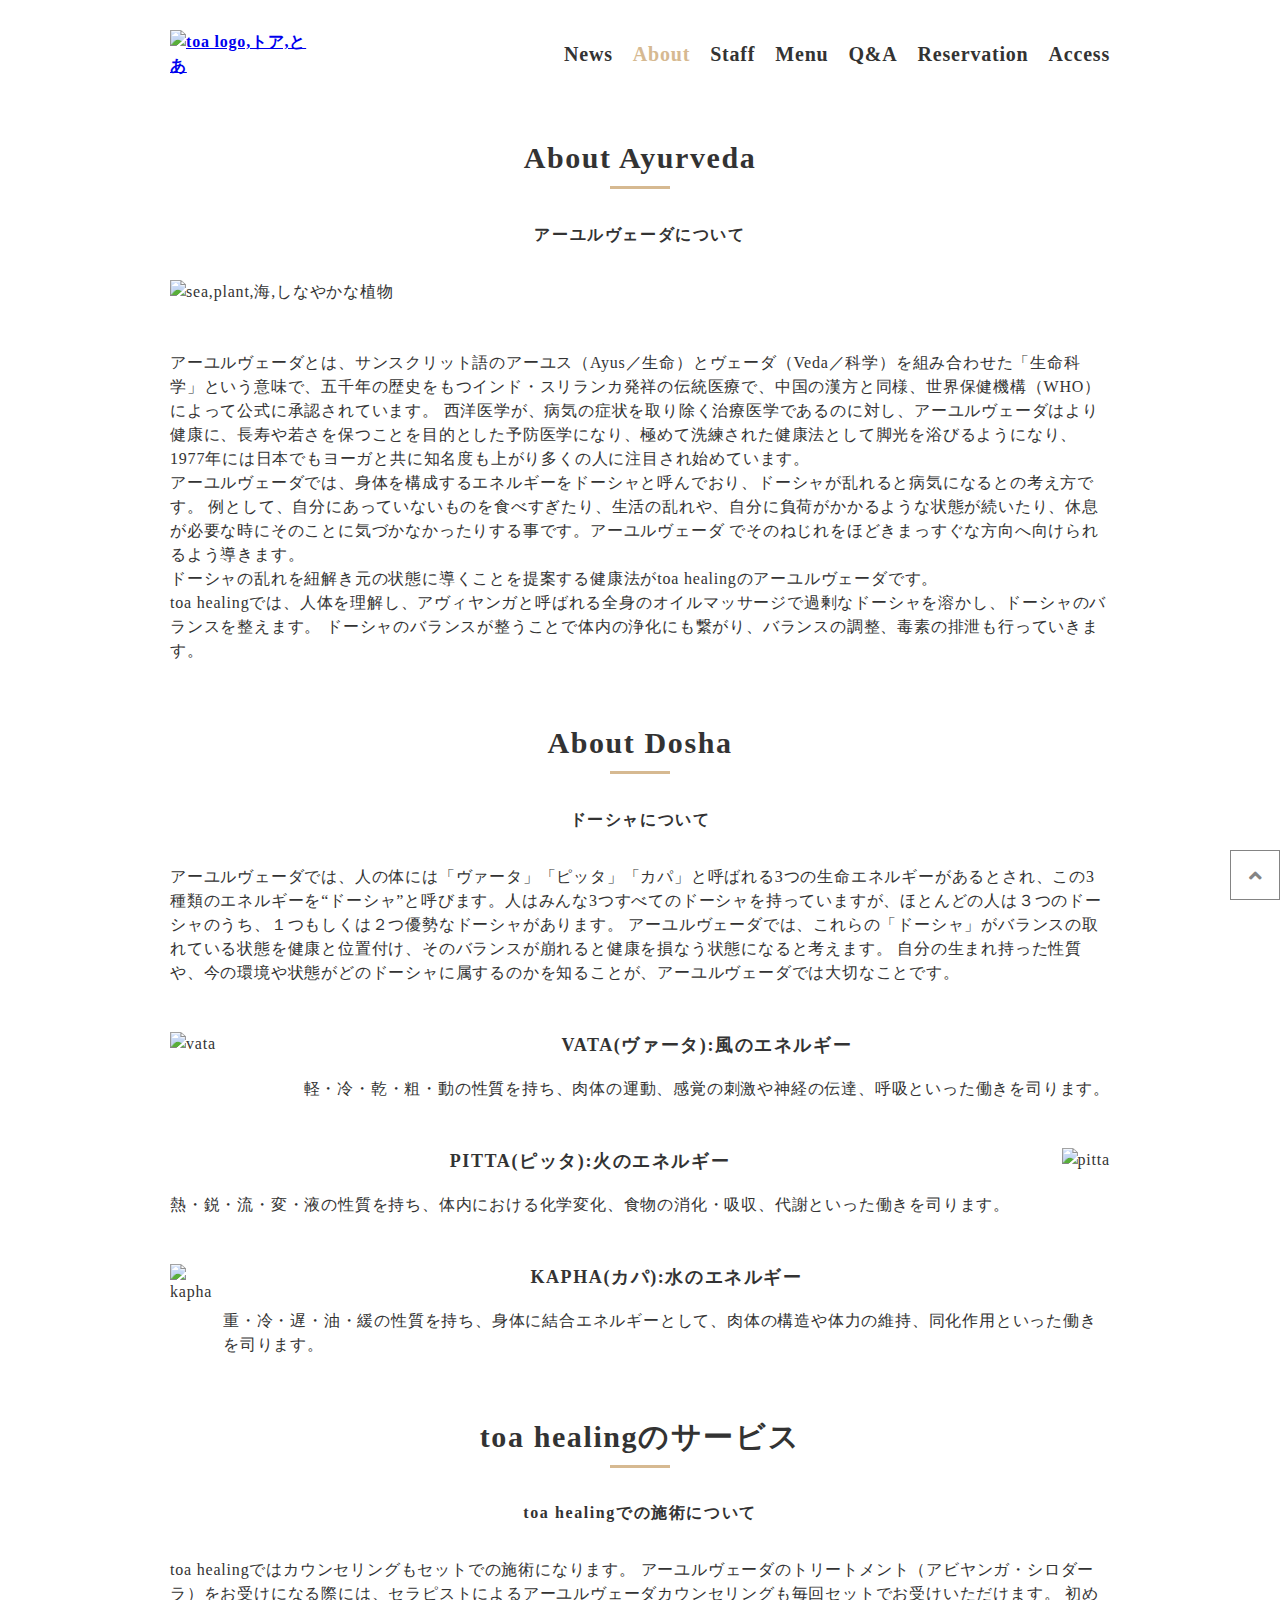
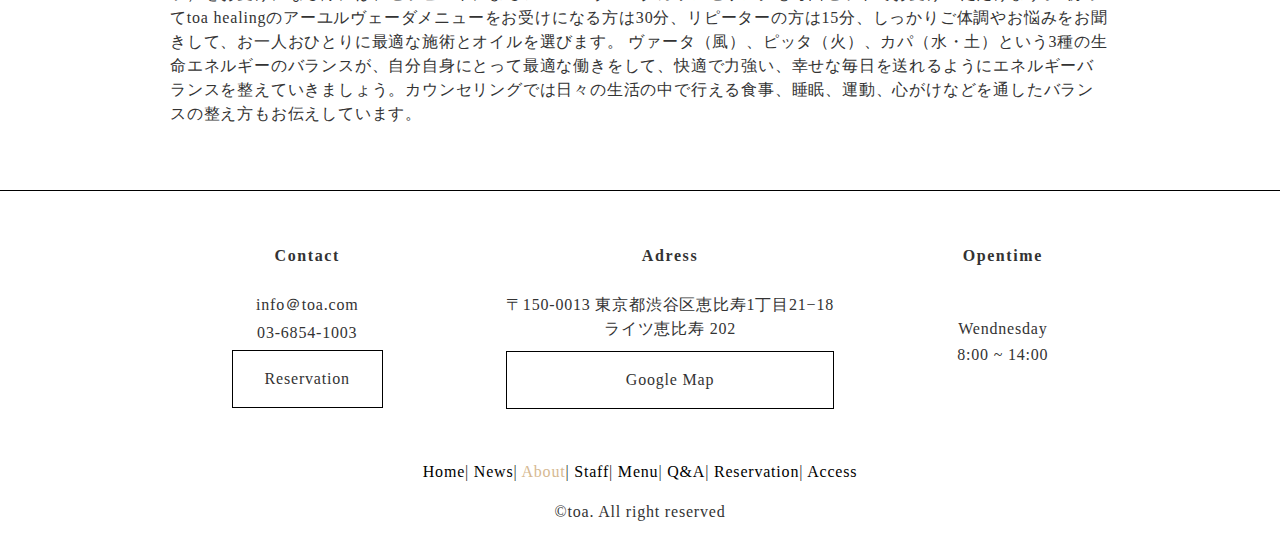
==== about/index.html @ fea370fe "Add files via upload" ====
<!DOCTYPE html>
<html lang="ja" dir="ltr">
<head>
    <meta charset="UTF-8">
    <meta name="description" content="恵比寿のアーユルヴェーダサロン『toa』です。">
    <meta name="viewport" content="width=device-width, initial-scale=1.0">
    <title>toa :: About</title>
    <link rel="icon" href="../favicon.ico">
    <link rel="stylesheet" href="../css/reset.css">
    <link rel="stylesheet" href="../css/common.css">
    <link rel="stylesheet" href="../css/top.css">
    <link rel="stylesheet" href="../css/about.css">
    <!-- Font Awesome 5 Free -->
    <link rel="stylesheet" href="https://use.fontawesome.com/releases/v5.6.4/css/all.css">

    <script src="../js/common.js"></script>
      
    
</head>
<body id="about">
    <div id="wrapper">
        <header>

            <div class="inner">
                <div class="headerLogo">
                    <h1 class="logo">
                        <a href="../index.html">
                            <!--img class="pc" src="images/logo.png" alt="toa logo,トア,とあ"-->
                            <img class="sp" src="../images/logo.png" alt="toa logo,トア,とあ">
                        </a>
                    </h1>
                </div>
            
                <div class="hamburger-menu">
                    <input type="checkbox" id="menu-btn-check" value="">
                    <label for="menu-btn-check" class="menu-btn open"><span>Menu</span></label>

                    <div class="menu-content">    
                        <nav>
                            <ul class="inner nav">
                                <li class="home spon"><a href="../index.html">Home</a></li>
                                <li class="news"><a href="../news/index.html">News</a></li>
                                <li class="about"><a href="../about/index.html">About</a></li>
                                <li class="staff"><a href="../staff/index.html">Staff</a></li>
                                <li class="menu"><a href="../menu/index.html">Menu</a></li>
                                <li class="qanda"><a href="../qanda/index.html">Q&amp;A</a></li>
                                <li class="reservation"><a href="../reservation/index.html">Reservation</a></li>
                                <li class="access"><a href="../access/index.html">Access</a></li>
                            </ul>
                        </nav>
                    </div>
                </div>
            </div><!-- .inner -->

        </header>


    <hr>
        
        <main>
            <div class="inner">
                <div class="ayurveda">
                    <h2>About Ayurveda</h2>
                     <h3 class="subTitle">アーユルヴェーダについて</h3>

                        <p><img src="../images/about.jpg" alt="sea,plant,海,しなやかな植物"></p>

                        <div class="ayurMessage">
                            <p>アーユルヴェーダとは、サンスクリット語のアーユス（Ayus／生命）とヴェーダ（Veda／科学）を組み合わせた「生命科学」という意味で、五千年の歴史をもつインド・スリランカ発祥の伝統医療で、中国の漢方と同様、世界保健機構（WHO）によって公式に承認されています。
                            西洋医学が、病気の症状を取り除く治療医学であるのに対し、アーユルヴェーダはより健康に、長寿や若さを保つことを目的とした予防医学になり、極めて洗練された健康法として脚光を浴びるようになり、1977年には日本でもヨーガと共に知名度も上がり多くの人に注目され始めています。
                            </p>

                            <p>
                            アーユルヴェーダでは、身体を構成するエネルギーをドーシャと呼んでおり、ドーシャが乱れると病気になるとの考え方です。
                            例として、自分にあっていないものを食べすぎたり、生活の乱れや、自分に負荷がかかるような状態が続いたり、休息が必要な時にそのことに気づかなかったりする事です。アーユルヴェーダ でそのねじれをほどきまっすぐな方向へ向けられるよう導きます。
                            </p>

                            <p>
                            ドーシャの乱れを紐解き元の状態に導くことを提案する健康法がtoa healingのアーユルヴェーダです。
                            </p>

                            <p>
                            toa healingでは、人体を理解し、アヴィヤンガと呼ばれる全身のオイルマッサージで過剰なドーシャを溶かし、ドーシャのバランスを整えます。
                            ドーシャのバランスが整うことで体内の浄化にも繋がり、バランスの調整、毒素の排泄も行っていきます。
                            </p>
                        </div>

                </div> 

                        <div class="dosha">
                            <h2> About Dosha</h2>
                            <h3 class="subTitle">ドーシャについて</h3>
                            <p>
                            アーユルヴェーダでは、人の体には「ヴァータ」「ピッタ」「カパ」と呼ばれる3つの生命エネルギーがあるとされ、この3種類のエネルギーを“ドーシャ”と呼びます。人はみんな3つすべてのドーシャを持っていますが、ほとんどの人は３つのドーシャのうち、１つもしくは２つ優勢なドーシャがあります。
                            アーユルヴェーダでは、これらの「ドーシャ」がバランスの取れている状態を健康と位置付け、そのバランスが崩れると健康を損なう状態になると考えます。 自分の生まれ持った性質や、今の環境や状態がどのドーシャに属するのかを知ることが、アーユルヴェーダでは大切なことです。
                            </p>   
                        </div>

                        <div class="section">
                            <div class="doshaImg">
                                <p><img src="../images/vata.png" alt="vata"></p>
                            </div>
                            <div class="doshaMessage">
                                <h3>VATA(ヴァータ):風のエネルギー</h3>
                                <p>軽・冷・乾・粗・動の性質を持ち、肉体の運動、感覚の刺激や神経の伝達、呼吸といった働きを司ります。</p>
                            </div>
                        </div>
                        
                        <div class="section  pitta">
                            <div class="doshaMessage">
                                <h3>PITTA(ピッタ):火のエネルギー</h3>
                                <p>熱・鋭・流・変・液の性質を持ち、体内における化学変化、食物の消化・吸収、代謝といった働きを司ります。</p>
                            </div>
                            <div class="doshaImg">
                                <p><img src="../images/pitta.png" alt="pitta"></p>
                            </div>
                        </div>

                        <div class="section">
                            <div class="doshaImg">
                                <p><img src="../images/kapha.png" alt="kapha"></p>
                            </div>
                            <div class="doshaMessage">
                                <h3>KAPHA(カパ):水のエネルギー</h3>
                                <p>重・冷・遅・油・緩の性質を持ち、身体に結合エネルギーとして、肉体の構造や体力の維持、同化作用といった働きを司ります。</p>
                            </div>
                        </div>


                    <div class="counseling">
                        <h2>toa healingのサービス</h2>
                        <h3 class="subTitle">toa healingでの施術について</h3>
                        <p>toa healingではカウンセリングもセットでの施術になります。
                        アーユルヴェーダのトリートメント（アビヤンガ・シロダーラ）をお受けになる際には、セラピストによるアーユルヴェーダカウンセリングも毎回セットでお受けいただけます。
                        初めてtoa healingのアーユルヴェーダメニューをお受けになる方は30分、リピーターの方は15分、しっかりご体調やお悩みをお聞きして、お一人おひとりに最適な施術とオイルを選びます。
                        ヴァータ（風）、ピッタ（火）、カパ（水・土）という3種の生命エネルギーのバランスが、自分自身にとって最適な働きをして、快適で力強い、幸せな毎日を送れるようにエネルギーバランスを整えていきましょう。カウンセリングでは日々の生活の中で行える食事、睡眠、運動、心がけなどを通したバランスの整え方もお伝えしています。
                        </p>
                    </div>
                    

            </div>
        </main>
        

    <hr>

        <footer>
            <div class="inner">
                <div class="footerFlex">
                    <div class="footerBlock">
                        <h3>Contact</h3>
                            <p>info＠toa.com</p>
                            <p>03-6854-1003</p>
                        <div class="footerBtn">
                            <a class="button" href="">Reservation</a>
                        </div>
                    </div>

                    <div class="footerBlock">
                        <h3>Adress</h3>
                        <p>〒150-0013 東京都渋谷区恵比寿1丁目21−18<br>
                            ライツ恵比寿 202</p>
                        <div class="footerBtn">
                            <a class="button" href="https://goo.gl/maps/tZedSvSkRm727j8m9">Google Map</a>
                        </div>
                    </div>

                    <div class="footerBlock">
                        <h3>Opentime</h3>
            　　         <p>Wendnesday</p>
                        <p>8:00 ~ 14:00</p>
                    </div>
                </div><!-- .footerFlex-->

                <div class="footerBottom">
                    <div class="footerNav">
                        <ul>
                            <li class="home"><a href="../index.html">Home</a></li>
                            <li class="news"><a href="../news/index.html">News</a></li>
                            <li class="about"><a href="../about/index.html">About</a></li>
                            <li class="staff"><a href="../staff/index.html">Staff</a></li>
                            <li class="menu"><a href="../menu/index.html">Menu</a></li>
                            <li class="qanda"><a href="../qanda/index.html">Q&amp;A</a></li>
                            <li class="reservation"><a href="../reservation/index.html">Reservation</a></li>
                            <li class="access"><a href="../access/index.html">Access</a></li>
                        </ul>
                    </div>
                
                    <p><small>&copy;toa. All right reserved</small></p>
                </div>
            </div><!-- .inner-->
        </footer>
    </div>
<!--お試しjs-->
<!-- <link rel="stylesheet" type="text/css" href="https://cdn.jsdelivr.net/npm/slick-carousel@1.8.1/slick/slick.css">
<script src="https://cdn.jsdelivr.net/npm/slick-carousel@1.8.1/slick/slick.min.js"></script> -->
<!---->

<script src="https://ajax.googleapis.com/ajax/libs/jquery/3.3.1/jquery.min.js"></script>
<script src="../js/common.js"></script>
<div id="page_top"><a href="#wrapper"><span>TOP</span></a></div>
</body>
</html>
---- css/common.css ----
@charset "utf-8";

* {
    box-sizing: border-box;
}

html{
	overflow-y: scroll;
    display: block;
}

img {
    max-width: 100%;
    height: auto;
    vertical-align: bottom;
}

body {
    letter-spacing: 0.05em;
    font-feature-settings: "palt" 1;
    line-height: 1.5;
    font-family: GalliardStd-Roman,Georgia,"Bookman",Georgia,"Times New Roman","ヒラギノ明朝 Pro W3","hiragino mincho pro","HG明朝E","ＭＳ Ｐ明朝","ＭＳ 明朝",serif
    "游ゴシック", YuGothic, "ヒラギノ角ゴ Pro", "Hiragino Kaku Gothic Pro", "メイリオ", Meiryo, sans-serif;
    /*font-weight: 500;*/
    font-size: 16px;
    /*margin: 0 auto;*/
    color: #333333;  
    background: url(../images/line_3.png) repeat-y center;
}

.inner:not(.nav) {
    max-width: 1000px;
    min-width: 320px;
    padding: 0 30px;
    margin: 10px auto;
    justify-content: space-between;
}

h2,h3 {
    letter-spacing: 1.6px;
}

h2 {
    font-size: 1.875rem;
    text-align: center;
    margin: 5% 0 3.5%;
    position: relative;
    padding: 10px;
    text-align: center;
}
h2:not(.covidH2):before {
    position: absolute;
    bottom: 1px;
    left: calc(50% - 30px);
    width: 60px;
    height: 3px;
    content: '';
    background: #d6b991;
  }

/*ヘッダー　---------------------------------*/


header {
    padding: 20px 0 0 0px;
    background-color: #fff;
    width: 100%;

}
header .inner {
    display: flex;
    align-items: center;
}
.logo {
    width: 140px;
    margin: 0 auto;
}
img {
    max-width: 100%;
    height: auto;
}
.menu-content {
    display: flex;
    font-size: 1.25rem;
    /* width: auto; */
    /* justify-content: space-between; */
    z-index: 30;
    font-weight: bold;
}

/* pcナビゲーション ---------------------------*/
.menu-content ul {
    display: flex;
    font-size: 1.25rem;
}

.menu-content ul li:not(.home){
    margin-left: 1em;
    display: block;
}


.spon {
    display: none;
    margin-left: 1em;

}

.menu-content ul li a {
    position: relative;
    display: block;
    text-decoration: none;
    color: #333333;
}

.menu-content ul li a::after {
    position: absolute;
    bottom: -4px;
    left: 0;
    content: '';
    width: 100%;
    height: 1px;
    background: #d6b991;
    transform: scale(0, 1);
    transform-origin: center top;
    transition: transform .3s;
}

.menu-content ul li a:hover::after {
    transform: scale(1, 1);
}

.nav-toggle:checked ~ .menu-content nav ul {
    display: none;
}

#menu-btn-check {
    display: none;
}
.hamburger-menu .menu-btn span {
    display: none;
} 

.hamburger-menu [inputtype="checkbox"] {
    position: fixed;
}


/*フッター　-----------------------------*/
footer {
    margin-top: 5%;
    border-top:solid 1px #000;
}

footer .inner {
    text-align: center;
}

.footerFlex {
    display: flex;
    justify-content: space-around;
    padding: 3.5% 0;
    
}

.footerNav ul li a {
    color: #000;
    text-decoration: none;
}

.footerNav ul li a:hover{
    text-decoration: underline #d6b991 3px;
}


.footerFlex h3 {
    margin: 9.5px 0 25px;
}

.footerBlock {
    margin: 0 auto;
}

.footerBlock p {
    margin-bottom: 3%;
}

.footerBlock .footerBtn {
    background: #fff;
    border: 1px solid #000;
    /* padding: 10px 20px; */
}

.footerBlock .footerBtn:hover {
    background: #d8bfd8;
    border: 1px solid #d8bfd8;
    color: #fff;
}

.footerBlock .footerBtn .button {
    text-decoration: none;
    color: #333333;
    display: block;
    padding: 1em 2em;
}

.footerBlock .footerBtn .button:hover {
    color: #fff;
}

.footerNav ul{
    display: inline-flex;
    text-align: center;
    margin-bottom: 1em;
}

/* .footerNav ul li {
    margin-left: 1em;
} */

.footerNav ul li+li::before {
    content: ' | ';
}

.footerNav a {
    text-decoration: none;
}


.footerBottom {
    padding: 2% 0;
}

/*totopボタン ----------------------------*/
#page_top {
    width: 50px;
    height: 50px;
    position: fixed;
    right: 0;
    bottom: 0;
    background: #fff;
    opacity: 0.6;
    border: 1px solid #333333;
    scroll-behavior: smooth;
}
#page_top a {
    position: relative;
    display: block;
    width: 50px;
    height: 50px;
    text-decoration: none;
}
#page_top a::before {
    font-family: 'Font Awesome 5 Free';
    font-weight: 900;
    content: '\f106';
    font-size: 20px;
    color: #333333;
    position: absolute;
    width: 25px;
    height: 25px;
    top: -5px;
    bottom: 0;
    right: 0;
    left: 0;
    margin: auto;
    text-align: center;
}

#page_top a span {
    display: none;
}
  

/* カレント設定 header -----------------------*/
#home nav .home a,
#news nav .news a,
#about nav .about a,
#staff nav .staff a,
#menu nav .menu a,
#qanda nav .qanda a,
#reservation nav .reservation a,
#access nav .access a {
    color: #d6b991;
    pointer-events: none;
}

#home footer .home a,
#news footer .news a,
#about footer .about a,
#staff footer .staff a,
#menu footer .menu a,
#qanda footer .qanda a,
#reservation footer .reservation a,
#access footer .access a { 
    color: #d6b991;
    pointer-events: none;

}


@media screen and (max-width: 767px) {
    /*ハンバーガーメニュー --------------------------*/

        body {
            font-size: 14px;
        }

        h2 {
            font-size: 1.5rem;
        }

        h2:not(.covidH2):before {
            height: 3px;
          }

        #menu-btn-check,
        .menu-btn {
            display: block;
        }
    
        .hamburger-menu .menu-btn span {
            display: initial;
        }
    
        .menu-btn { /*ボタンスタイル*/
            position: fixed;
            top: 28px;
            right: 30px;
            height: 50px;
            width: 30px;
            z-index: 2;
            /* opacity: 0; */
            position: absolute;
            top: -50px;
            right: 20px;
        }
    
        .menu-btn:before, 
        .menu-btn:after { /*ハンバーガーの線 */
            content: "";
            width: 43px;
            height: 4px;
            background: #333333;
            display: block;
            position: absolute;
        }
    
        .menu-btn:after{/* 上の線 */
            top: -5px;
            transition: all .3s;
        }
    
        .menu-btn:before {/* 下の線 */
            top: 20px;
            transition: all .2s;
        }
    
        .menu-btn span {
            padding-top: 27px;
            transition: all .3s;
            color: #333333;
        }
    
        .menu-btn span:before {/* 真ん中の線 */
            content: "";
            width: 43px;
            height: 4px;
            background: #333333;
            display: block;
            position: absolute;
            top: 7px;
            transition: all .3s;
            
        }
    
        #menu-btn-check {
            display: none;
        }

        .hamburger-menu {
            position: relative;
            top: 16px;
            z-index: 3;
        } 
    
        .menu-content {
            display: flex;
            flex-direction: column-reverse;
            justify-content: flex-end;
            width: 70%;
            height: 100%;
            position: fixed;
            top: 0;
            left: 100%;
            z-index: 1;
            background-color: #e9f3f4;
            transition: all 0.5s;/*アニメーション設定*/
        }
    
        .menu-btn span {
            position: absolute;
            top: 0;
        } 
    
        /* ハンバーガー クリックされた時のアクション */
        #menu-btn-check:checked ~ .menu-content {
            left: 30%;
            padding-top: 84.53px;
        }
    
        #menu-btn-check ~ .menu-content {
            padding-top: 84.53px;
        }
    
        .active span {
            opacity: 0;
        }
    
        .active .menu-btn:after {/* 上の線 */
            transform: translateY(4px) translateX(-30px) rotate(45deg);
            background: #333333;
        }
    
        .active .menu-btn:before {/*下の線*/
            transform: translateY(-21px) translateX(-30px) rotate(-45deg);
            background: #333333;
        } 
    
        .active .menu-btn span:before {/*真ん中の線*/
            opacity: 0;
        }
        .active {
            position: fixed;
            right: 0px;
            top: 86px;
            z-index: 50;
        } 

        /*中身--------------------------------------- */
        header {
            padding-bottom: 15px;
        }
    
        header .inner {
            display: block;
        }
    
        header .menu-content .inner {
            width: 100%;
        }

        .menu-content ul li a:hover::after {
            display: none;
        }
    
        nav .inner {
            flex-direction: column;
        }
    
        nav {
            margin-top: 0;
        }
    
        nav ul {
            text-align: left;
        }	
            
        nav ul li {
            border-bottom: solid 1px #ffffff;
            border-right: none;
            width: 100%;
        }
    
        nav li:first-child {
            border-left: none;
            /* border-top: solid 1px #ffffff; */
        }
    
        nav ul li a {
            padding: 8px;
        }
    
        .spon {
            display: block; /*spはhomeを出す*/
        }
    
        .headerTime {
            position: static;
            flex-direction: column-reverse;
            text-align: center;
        }
            
        .headerTime ul:nth-of-type(1) {
            flex-direction: column;
        }
            
        header .headerTime ul:nth-of-type(1) li + li {
            margin-left: 0px;
        }

        .footerBottom {
            text-align: center;
            }
        .footerNav ul{
            flex-flow: row wrap;
        }
        .footerFlex {
            display: block; 
            } 
    
    }
---- css/top.css ----
@charset "utf-8";

.more {
    font-size: 0.9375rem;
    padding: 5px;
}

/*メインビジュアル　----------------------------*/


.mainVmessage {
    background: rgba(171, 201, 193, 0.5);
    padding: 4% 0;
}
.messageCenter {
    margin-bottom: 3.5%;
    text-align: center;
    font-size: 1.25rem;
    font-weight: bold;
}
.messageSub {
    padding: 0 5%;
} 


/*コロナインフォメーション　--------------------------*/

.covidInfo {
    background: #fff;
    font-family: "游ゴシック", YuGothic, "ヒラギノ角ゴ Pro", "Hiragino Kaku Gothic Pro", "メイリオ", Meiryo, sans-serif;
    border: solid 1px #000;
    margin-top: 5%;
    padding: 0 2em;
    color: #000;
}

.covidInfo .covidMore {
    text-align: right;
    margin: 3.5% 0 1em;
}
.covidH2 {
    font-size: 1.125rem;
}
.covidInfo .covidMore a{
    text-decoration: none;
    color: #000;
}
.covidInfo .covidMore a:hover{
    text-decoration: underline;
}

/*NEWS --------------------------------------------*/
article dl dt {
    margin: 3.5% 0 0.5em;
}

article dl dd {
    padding-bottom: 1em;
    border-bottom: 1px solid #333333;
}
article p {
    text-align: right;
    padding: 1em 0;
    margin: 3.5% 28px 0 0;
}

article p a {
    text-decoration: none;
    color: #333333;
}

article p a:hover {
    text-decoration: underline #d6b991 3px;
}

/*アバウトアーユルヴェーダ　＆　メニュー  -----------------------------------*/
section .sectionBlock {
    display: flex;
    justify-content: space-between;
}
section .sectionBlock .aboutMessage .ayurMore {
    text-align: right;
    padding: 5px;
}

section .sectionBlock .aboutMessage p a{
    text-decoration: none;
    color: #b22222;   
}


section .sectionBlock .aboutMessage p a:hover{
    color: #000;  
}

section .aboutVisual img {
    width: 400px;
}

section .aboutMessage {
    background: rgba(158, 214, 220, 0.5);
    max-width: 100%;
    width: 100%;
    margin: auto;
    padding: 5%;
}

section .aboutMessage .ayuruMore {
    text-align: right;
}
@media screen and (max-width: 767px) {

    .mainVmessage {
        margin: 0;
    }

    .messageCenter {
        font-size: 1em;
    }

    .covidH2 {
        font-size: 1em;
    }

    .more {
        font-size: 0.875rem;
        text-align: right;
    }

    .sectionBlock{
        flex-direction: column;
        align-items: center;/*画像はalign-items*/
    }

    .section2 {
        flex-direction: column-reverse;
    }
    section .sectionBlock .aboutMessage .ayurMore {
        text-align: right;
    }
}
---- css/about.css ----
@charset "utf-8";

.ayurMessage {
    margin-top: 5%;
}
.section {
    display: flex;
    margin-top:  5%;
    justify-content: space-between;
}

.section h3 {
    text-align: center;
    margin-bottom: 1em;
    font-size: 1.125rem;
}

.doshaImg p {
    width:100%;
}

.doshaMessage {
    margin: auto 0;
}

.counseling {
    margin: 5% auto;
}
.subTitle {
    text-align: center;
    margin: 3.5% auto;
}

@media screen and (max-width: 767px) {
    .section {
        flex-direction: column;
        align-items: center;/*画像はalign-items*/
    }
    .pitta {
        flex-direction: column-reverse;
    }
}
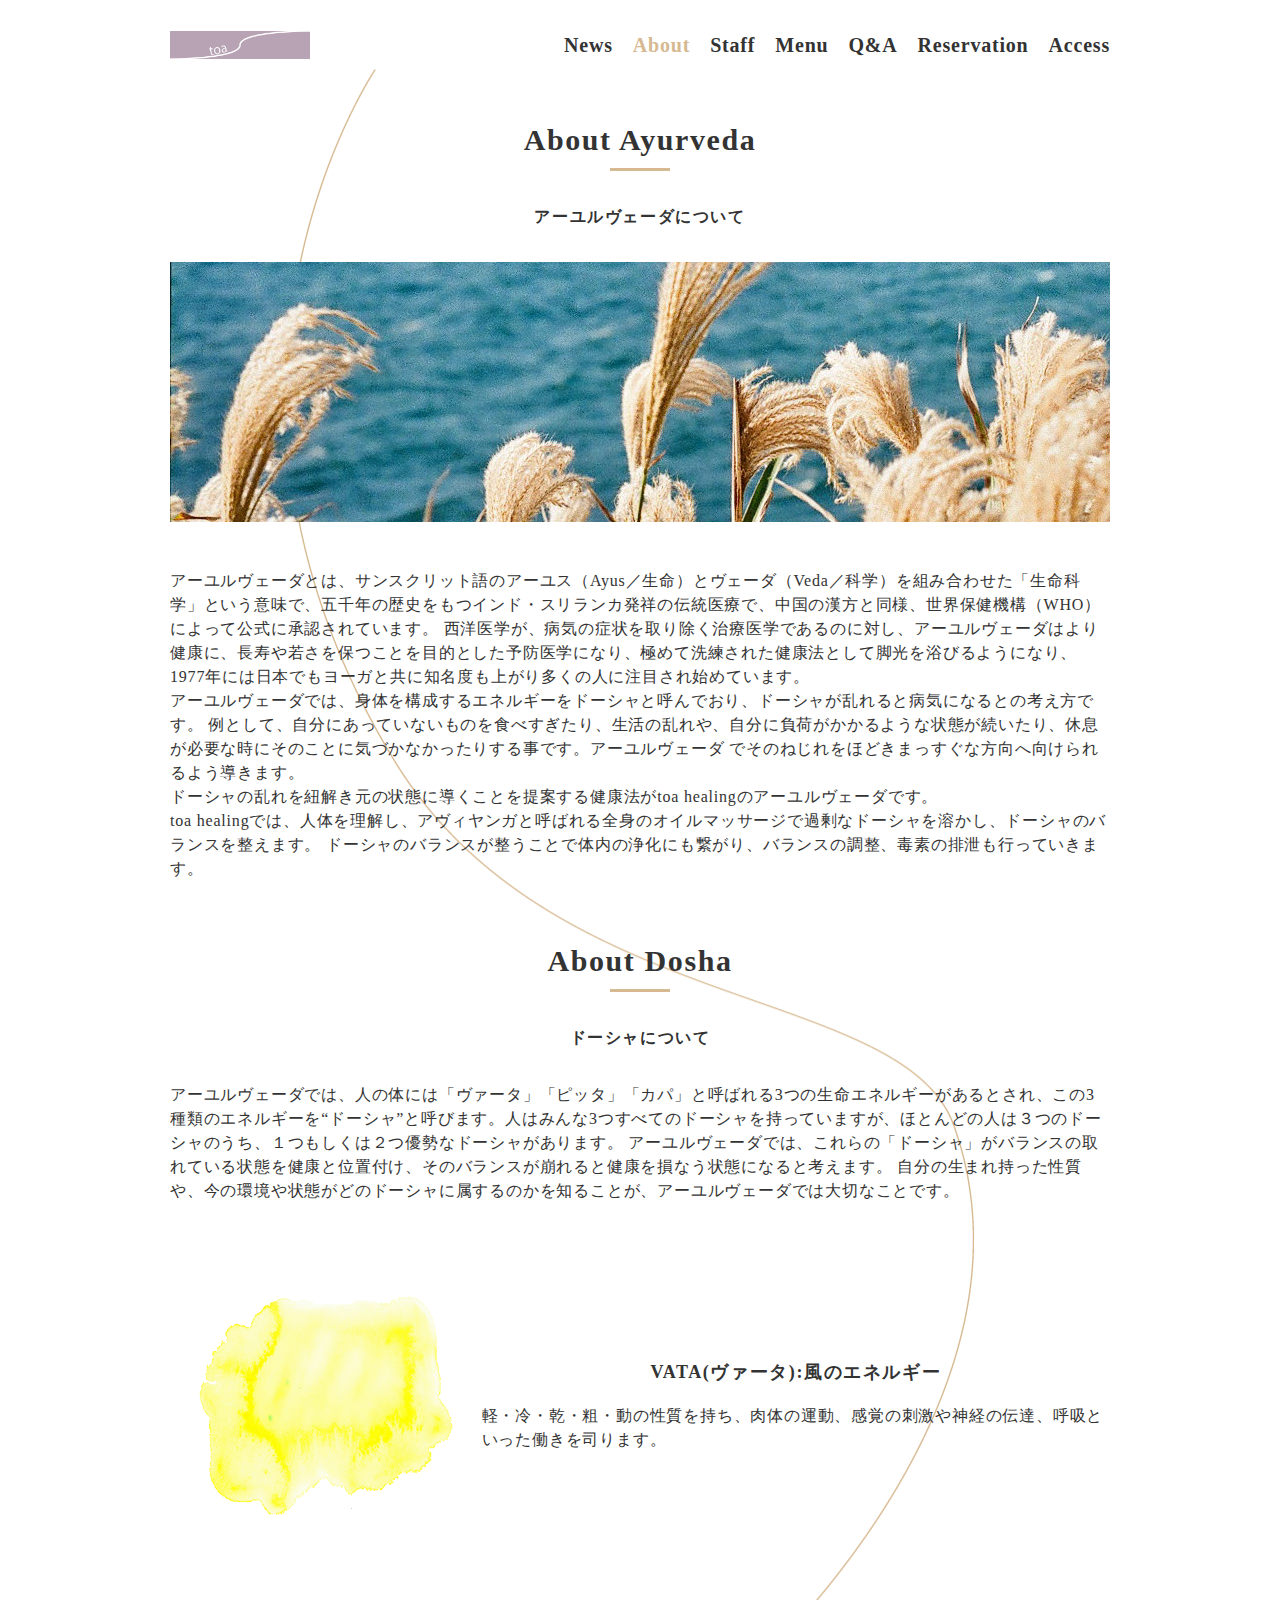
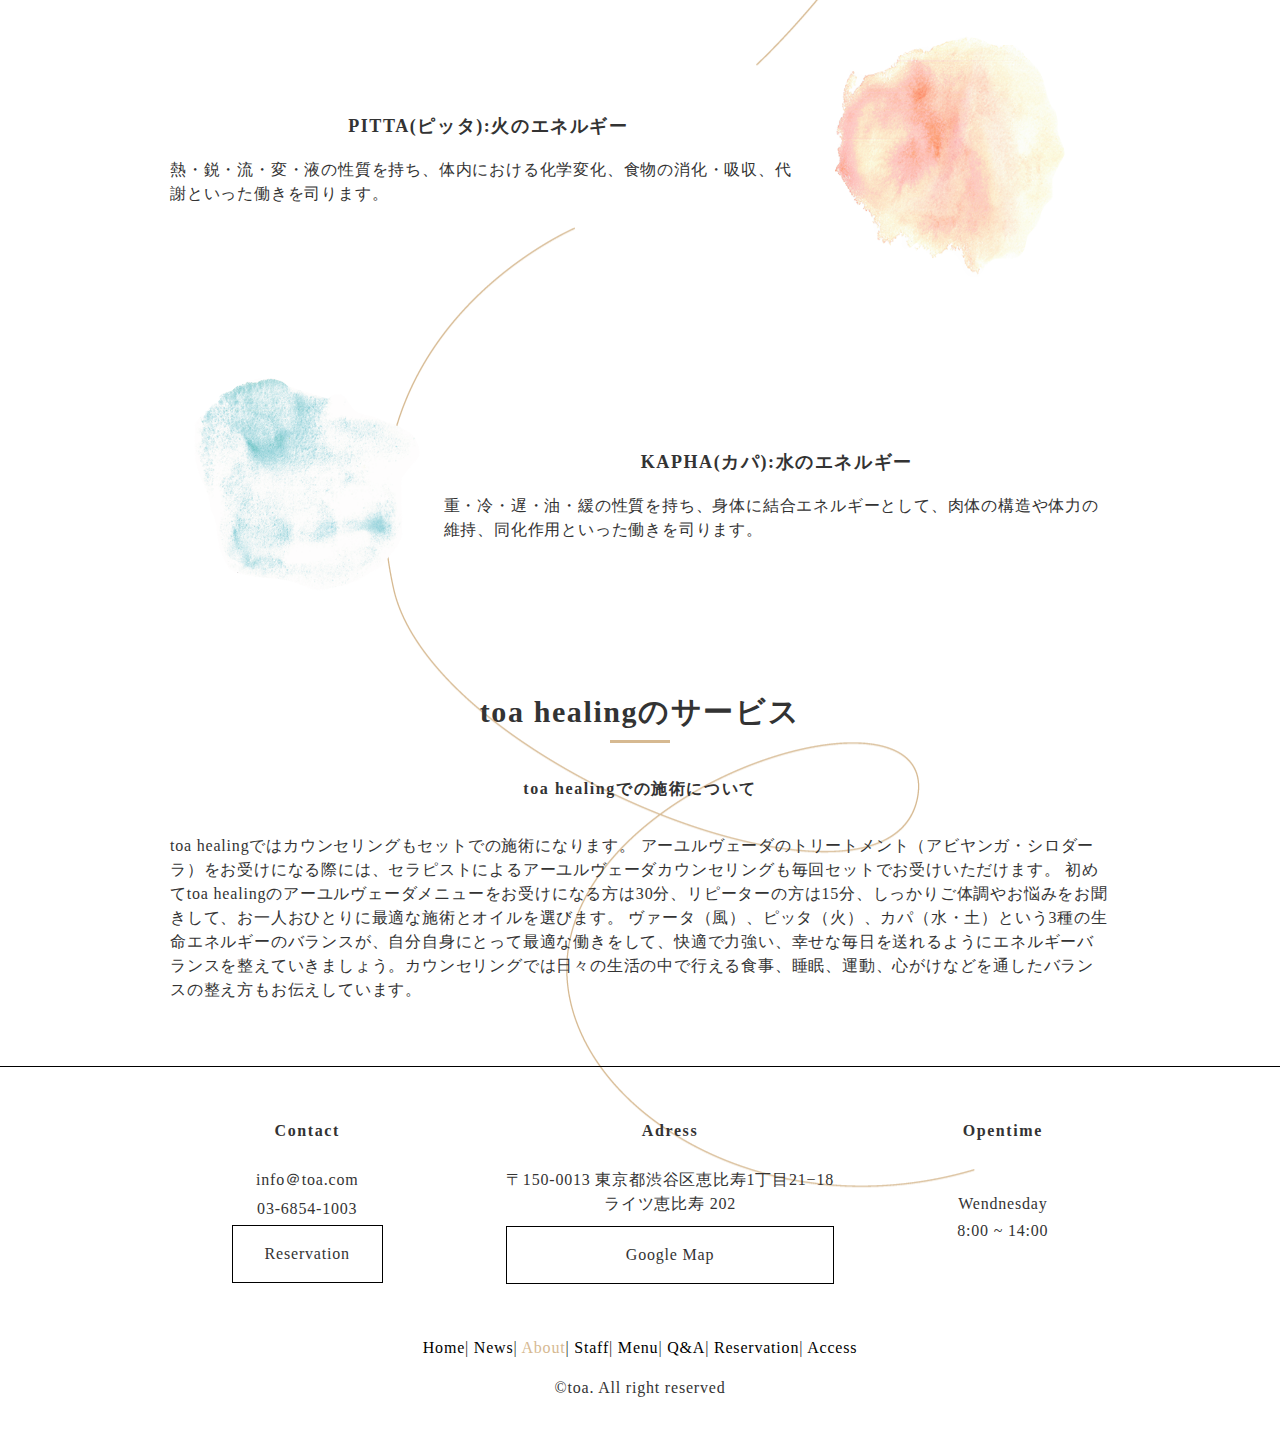
==== commit 0fc8a202: "Update index.html" ====
--- a/about/index.html
+++ b/about/index.html
@@ -10,17 +10,12 @@
     <link rel="stylesheet" href="../css/common.css">
     <link rel="stylesheet" href="../css/top.css">
     <link rel="stylesheet" href="../css/about.css">
-    <!-- Font Awesome 5 Free -->
     <link rel="stylesheet" href="https://use.fontawesome.com/releases/v5.6.4/css/all.css">
-
     <script src="../js/common.js"></script>
-      
-    
 </head>
 <body id="about">
     <div id="wrapper">
         <header>
-
             <div class="inner">
                 <div class="headerLogo">
                     <h1 class="logo">
@@ -30,11 +25,9 @@
                         </a>
                     </h1>
                 </div>
-            
                 <div class="hamburger-menu">
                     <input type="checkbox" id="menu-btn-check" value="">
                     <label for="menu-btn-check" class="menu-btn open"><span>Menu</span></label>
-
                     <div class="menu-content">    
                         <nav>
                             <ul class="inner nav">
@@ -51,42 +44,31 @@
                     </div>
                 </div>
             </div><!-- .inner -->
-
         </header>
-
-
     <hr>
-        
         <main>
             <div class="inner">
                 <div class="ayurveda">
                     <h2>About Ayurveda</h2>
                      <h3 class="subTitle">アーユルヴェーダについて</h3>
-
                         <p><img src="../images/about.jpg" alt="sea,plant,海,しなやかな植物"></p>
-
                         <div class="ayurMessage">
                             <p>アーユルヴェーダとは、サンスクリット語のアーユス（Ayus／生命）とヴェーダ（Veda／科学）を組み合わせた「生命科学」という意味で、五千年の歴史をもつインド・スリランカ発祥の伝統医療で、中国の漢方と同様、世界保健機構（WHO）によって公式に承認されています。
                             西洋医学が、病気の症状を取り除く治療医学であるのに対し、アーユルヴェーダはより健康に、長寿や若さを保つことを目的とした予防医学になり、極めて洗練された健康法として脚光を浴びるようになり、1977年には日本でもヨーガと共に知名度も上がり多くの人に注目され始めています。
                             </p>
-
                             <p>
                             アーユルヴェーダでは、身体を構成するエネルギーをドーシャと呼んでおり、ドーシャが乱れると病気になるとの考え方です。
                             例として、自分にあっていないものを食べすぎたり、生活の乱れや、自分に負荷がかかるような状態が続いたり、休息が必要な時にそのことに気づかなかったりする事です。アーユルヴェーダ でそのねじれをほどきまっすぐな方向へ向けられるよう導きます。
                             </p>
-
                             <p>
                             ドーシャの乱れを紐解き元の状態に導くことを提案する健康法がtoa healingのアーユルヴェーダです。
                             </p>
-
                             <p>
                             toa healingでは、人体を理解し、アヴィヤンガと呼ばれる全身のオイルマッサージで過剰なドーシャを溶かし、ドーシャのバランスを整えます。
                             ドーシャのバランスが整うことで体内の浄化にも繋がり、バランスの調整、毒素の排泄も行っていきます。
                             </p>
                         </div>
-
                 </div> 
-
                         <div class="dosha">
                             <h2> About Dosha</h2>
                             <h3 class="subTitle">ドーシャについて</h3>
@@ -95,7 +77,6 @@
                             アーユルヴェーダでは、これらの「ドーシャ」がバランスの取れている状態を健康と位置付け、そのバランスが崩れると健康を損なう状態になると考えます。 自分の生まれ持った性質や、今の環境や状態がどのドーシャに属するのかを知ることが、アーユルヴェーダでは大切なことです。
                             </p>   
                         </div>
-
                         <div class="section">
                             <div class="doshaImg">
                                 <p><img src="../images/vata.png" alt="vata"></p>
@@ -105,7 +86,6 @@
                                 <p>軽・冷・乾・粗・動の性質を持ち、肉体の運動、感覚の刺激や神経の伝達、呼吸といった働きを司ります。</p>
                             </div>
                         </div>
-                        
                         <div class="section  pitta">
                             <div class="doshaMessage">
                                 <h3>PITTA(ピッタ):火のエネルギー</h3>
@@ -115,7 +95,6 @@
                                 <p><img src="../images/pitta.png" alt="pitta"></p>
                             </div>
                         </div>
-
                         <div class="section">
                             <div class="doshaImg">
                                 <p><img src="../images/kapha.png" alt="kapha"></p>
@@ -125,8 +104,6 @@
                                 <p>重・冷・遅・油・緩の性質を持ち、身体に結合エネルギーとして、肉体の構造や体力の維持、同化作用といった働きを司ります。</p>
                             </div>
                         </div>
-
-
                     <div class="counseling">
                         <h2>toa healingのサービス</h2>
                         <h3 class="subTitle">toa healingでの施術について</h3>
@@ -136,14 +113,9 @@
                         ヴァータ（風）、ピッタ（火）、カパ（水・土）という3種の生命エネルギーのバランスが、自分自身にとって最適な働きをして、快適で力強い、幸せな毎日を送れるようにエネルギーバランスを整えていきましょう。カウンセリングでは日々の生活の中で行える食事、睡眠、運動、心がけなどを通したバランスの整え方もお伝えしています。
                         </p>
                     </div>
-                    
-
             </div>
         </main>
-        
-
     <hr>
-
         <footer>
             <div class="inner">
                 <div class="footerFlex">
@@ -155,7 +127,6 @@
                             <a class="button" href="">Reservation</a>
                         </div>
                     </div>
-
                     <div class="footerBlock">
                         <h3>Adress</h3>
                         <p>〒150-0013 東京都渋谷区恵比寿1丁目21−18<br>
@@ -164,14 +135,12 @@
                             <a class="button" href="https://goo.gl/maps/tZedSvSkRm727j8m9">Google Map</a>
                         </div>
                     </div>
-
                     <div class="footerBlock">
                         <h3>Opentime</h3>
             　　         <p>Wendnesday</p>
                         <p>8:00 ~ 14:00</p>
                     </div>
                 </div><!-- .footerFlex-->
-
                 <div class="footerBottom">
                     <div class="footerNav">
                         <ul>
@@ -185,19 +154,13 @@
                             <li class="access"><a href="../access/index.html">Access</a></li>
                         </ul>
                     </div>
-                
                     <p><small>&copy;toa. All right reserved</small></p>
                 </div>
             </div><!-- .inner-->
         </footer>
     </div>
-<!--お試しjs-->
-<!-- <link rel="stylesheet" type="text/css" href="https://cdn.jsdelivr.net/npm/slick-carousel@1.8.1/slick/slick.css">
-<script src="https://cdn.jsdelivr.net/npm/slick-carousel@1.8.1/slick/slick.min.js"></script> -->
-<!---->
-
 <script src="https://ajax.googleapis.com/ajax/libs/jquery/3.3.1/jquery.min.js"></script>
 <script src="../js/common.js"></script>
 <div id="page_top"><a href="#wrapper"><span>TOP</span></a></div>
 </body>
-</html>+</html>
